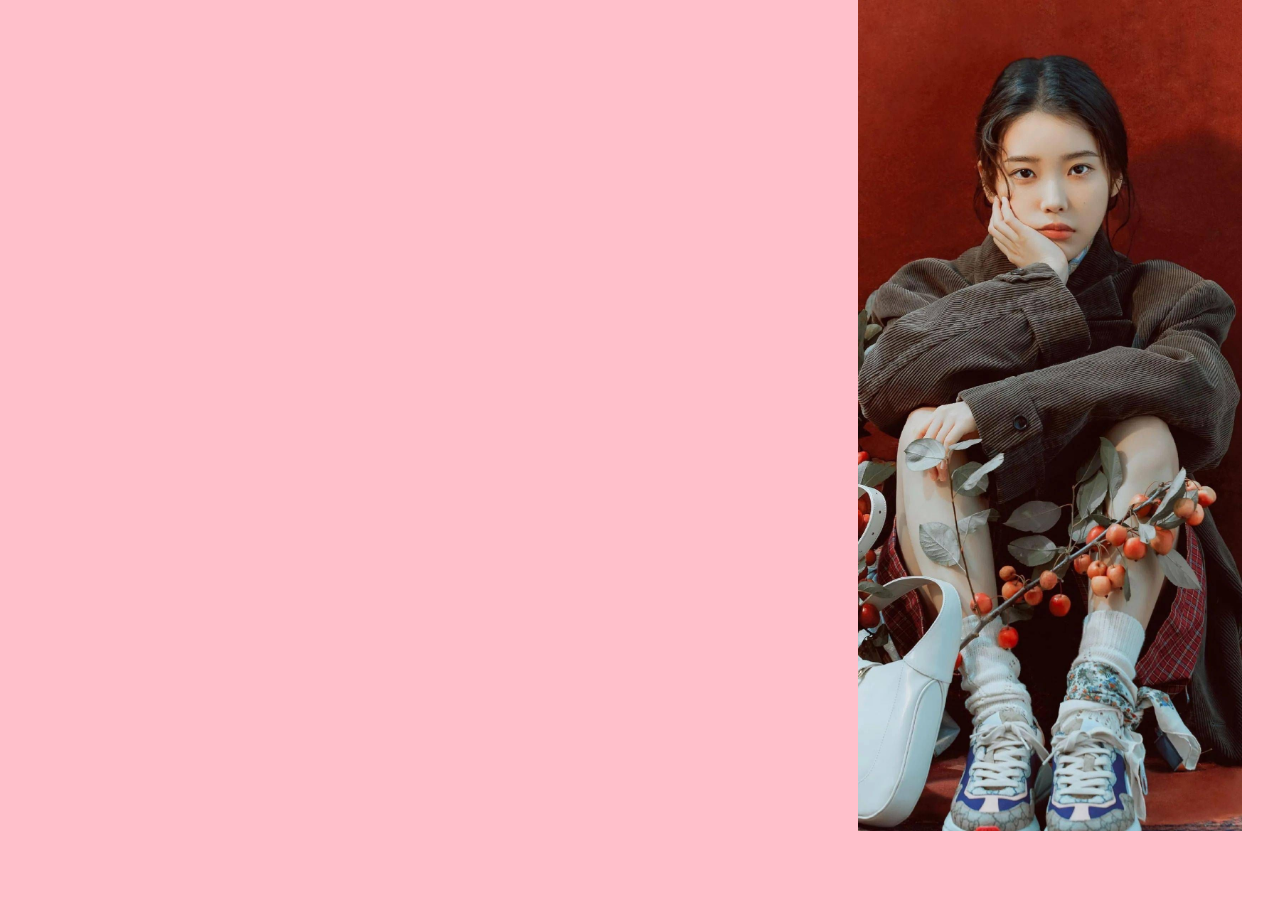
==== website/index.html @ 9579d919 "1" ====
<!DOCTYPE html>
<html>
<head>
	<title>Demo</title>
	<link rel="icon" href="image/芯片_cpu.png">  <!-- 给网页加icon  固定写法 -->
	<link rel="stylesheet" type="text/css" href="css/bk.css">
</head>
<body style="background-color: pink;">
        <img src="image/1.jpg" width="30%" height="100%" id="background">
</body>	
</html>
---- website/css/bk.css ----
*{
	padding:0px;
	margin: 0px;
}
#background{
	margin-right:3vw;
	float: right;
	opacity: 1;
}
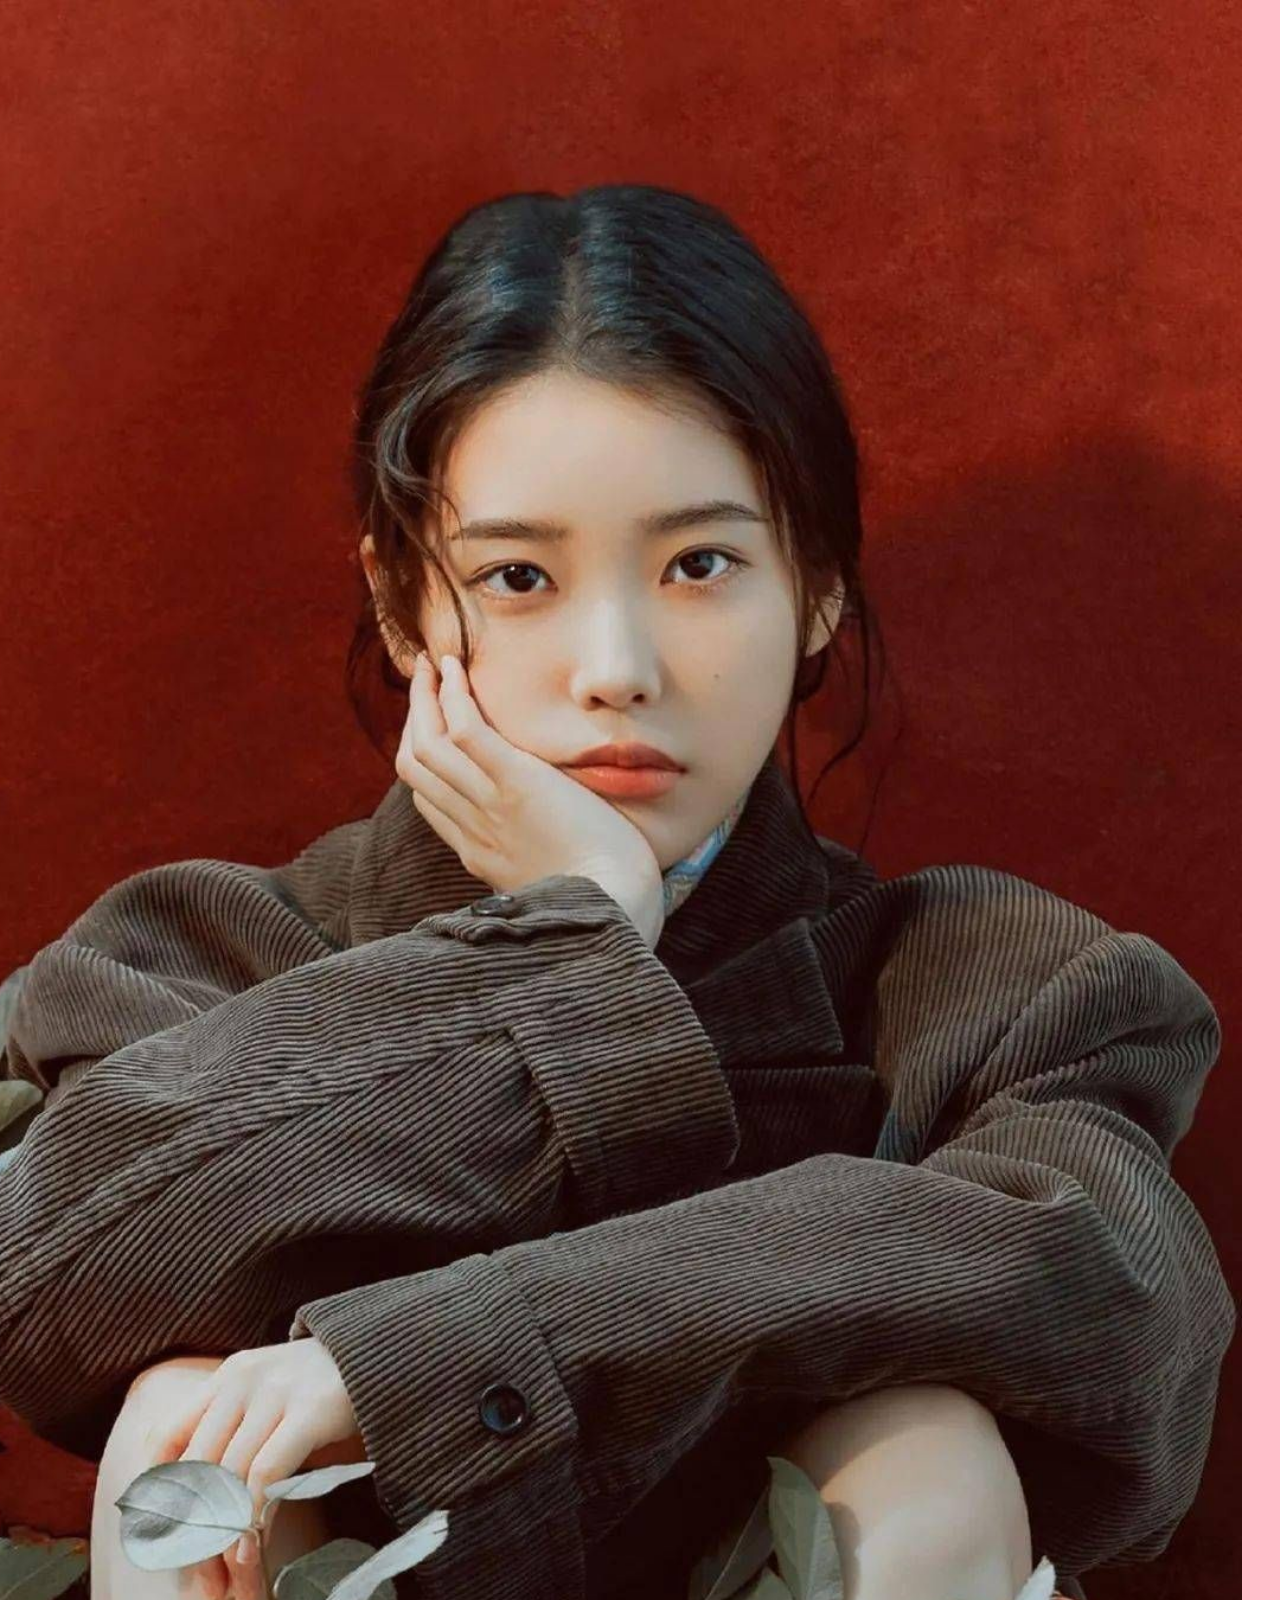
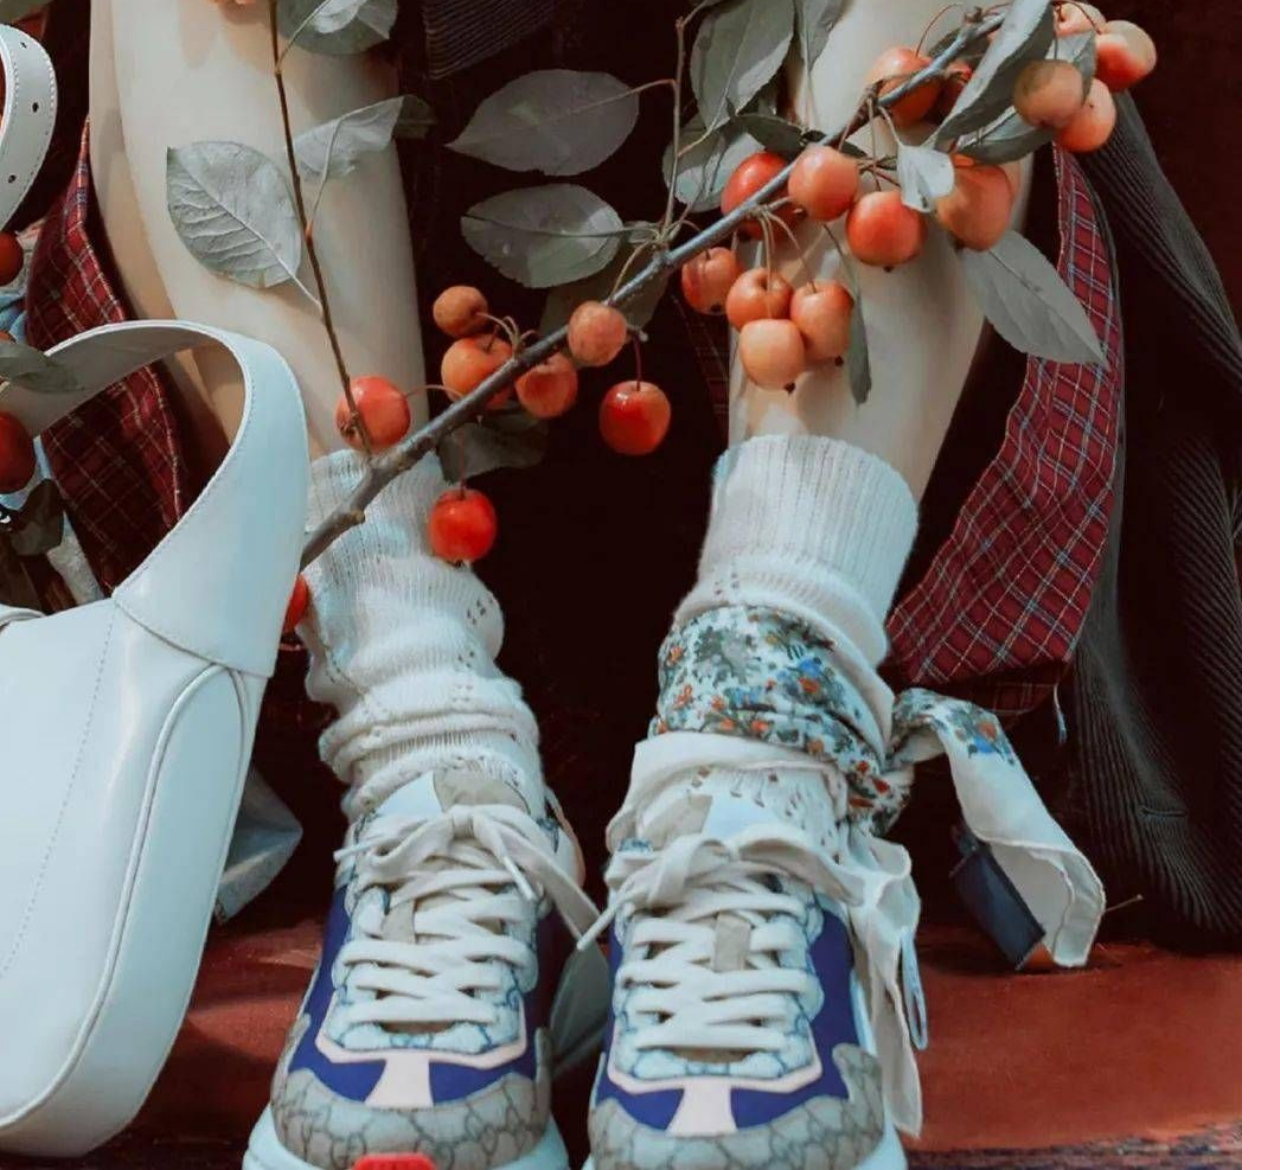
==== commit d8776548: "1" ====
--- a/website/index.html
+++ b/website/index.html
@@ -6,6 +6,6 @@
 	<link rel="stylesheet" type="text/css" href="css/bk.css">
 </head>
 <body style="background-color: pink;">
-        <img src="image/1.jpg" width="30%" height="100%" id="background">
+        <img src="image/1.jpg" width="100%" height="100%" id="background">
 </body>	
 </html>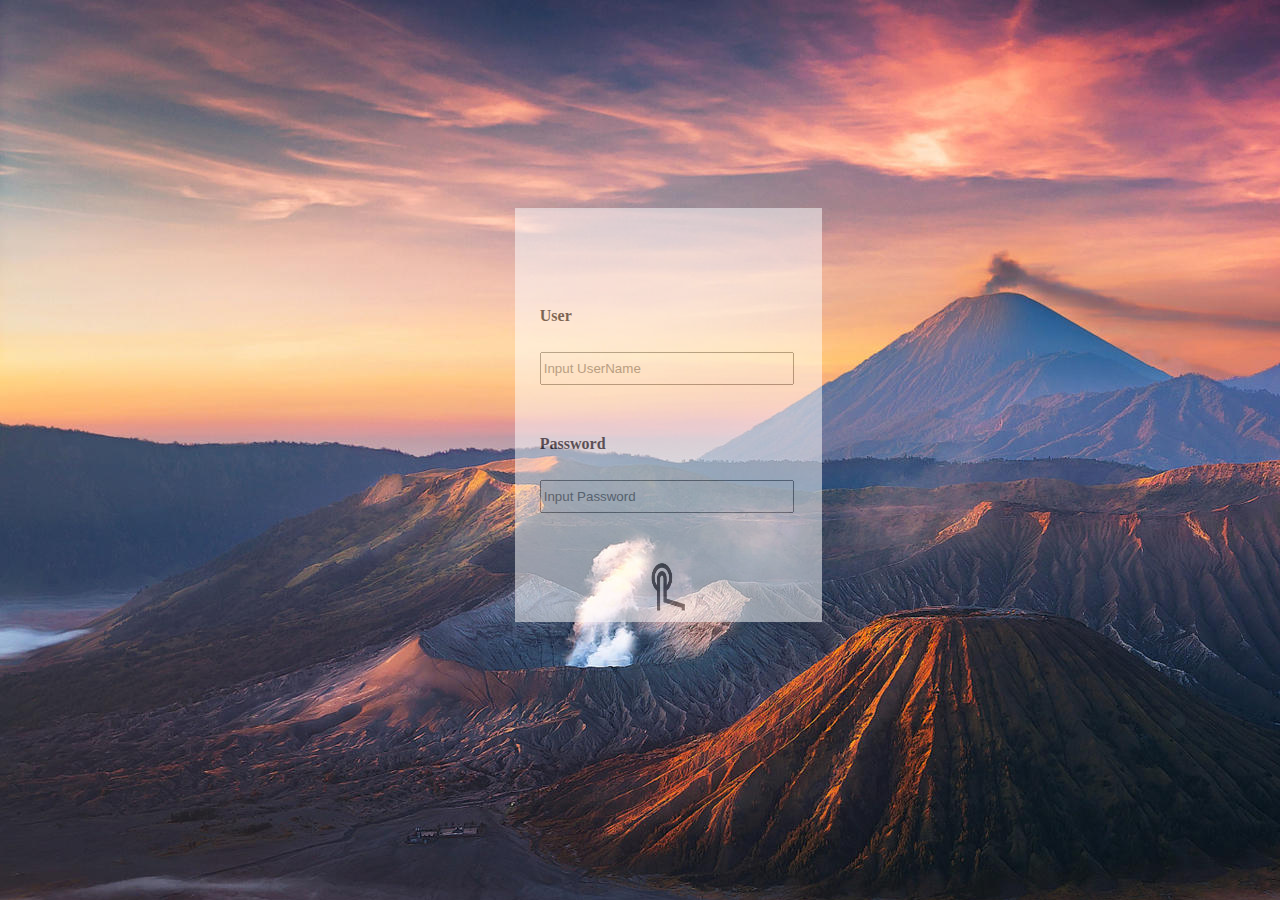
==== commit 43d003df: "1" ====
--- a/website/index.html
+++ b/website/index.html
@@ -3,9 +3,24 @@
 <head>
 	<title>Demo</title>
 	<link rel="icon" href="image/芯片_cpu.png">  <!-- 给网页加icon  固定写法 -->
-	<link rel="stylesheet" type="text/css" href="css/bk.css">
+	<link rel="stylesheet" type="text/css" href="css/login.css">
 </head>
-<body style="background-color: pink;">
-        <img src="image/1.jpg" width="100%" height="100%" id="background">
+<body style="background-color: black; position: relative;top:200px;">
+      
+         <div id="lo">
+          
+         	<p class="type"><b>User</b><br>
+         	 <input type="text" name="name" class="in" placeholder="Input UserName">
+         	 </p>
+         	 <br/>
+         	 
+         	 <p class="type"><b>Password</b>
+         	 <input type="password" class="in" placeholder="Input Password">
+         	 </p>
+         	<div id="submit-box"> <a href="pages/photo.html" id="submit"><img src="image/点击_click-tap-two.png" style="width: 3vw;height: 6vh;"></a> </div>
+         </div>
+        
+         	
+
 </body>	
 </html>--- a/website/css/login.css
+++ b/website/css/login.css
@@ -0,0 +1,43 @@
+#lo{
+	width: 24vw;
+	height: 46vh;
+	position: absolute;
+	top: 30%;
+	left: 30%;
+	background-color: white;
+	opacity: 0.5;
+}
+.type{
+	position: relative;
+	top: 20%;
+	left: 8%;
+	
+}
+.in{
+	width: 80%;
+	height: 3vh;
+	margin-top: 3vh;
+}
+
+body{
+	position: relative;
+	top: 40%;
+	left: 10%;
+	background-image:url('../image/2.jpg');
+	background-repeat: no-repeat;
+}
+
+#submit-box{
+	
+	position: absolute;
+	left: 40%;
+	bottom: 6%;
+	width: 6vw;
+	height: 4vh;
+ 
+}
+#submit-box a{
+	text-decoration: none;
+	margin:15%;
+
+}
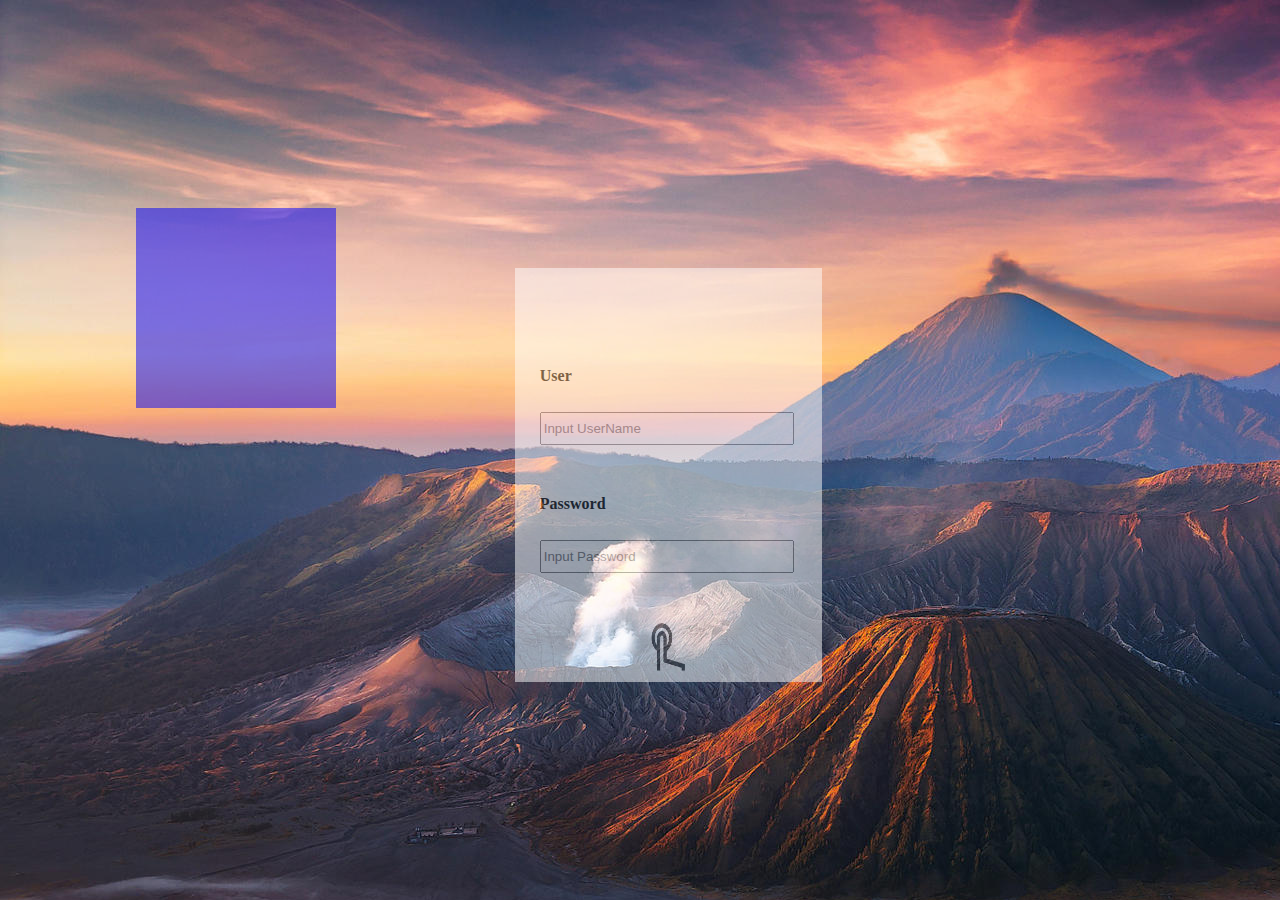
==== commit f5d43412: "d" ====
--- a/website/index.html
+++ b/website/index.html
@@ -4,22 +4,40 @@
 	<title>Demo</title>
 	<link rel="icon" href="image/芯片_cpu.png">  <!-- 给网页加icon  固定写法 -->
 	<link rel="stylesheet" type="text/css" href="css/login.css">
+	<script src="js/index.js"></script>
 </head>
 <body style="background-color: black; position: relative;top:200px;">
       
          <div id="lo">
           
          	<p class="type"><b>User</b><br>
-         	 <input type="text" name="name" class="in" placeholder="Input UserName">
+         	 <input type="text" name="user" class="in" placeholder="Input UserName">
          	 </p>
          	 <br/>
          	 
          	 <p class="type"><b>Password</b>
          	 <input type="password" class="in" placeholder="Input Password">
          	 </p>
-         	<div id="submit-box"> <a href="pages/photo.html" id="submit"><img src="image/点击_click-tap-two.png" style="width: 3vw;height: 6vh;"></a> </div>
+         	<div id="submit-box"> <a href="pages/photo.html" id="submit"><img id="s" src="image/点击_click-tap-two.png" style="width: 3vw;height: 6vh;"></a> </div>   
          </div>
-        
+
+         <div id="test" style="width: 200px;height: 200px;background: blue; opacity: 0.5;position: relative;"></div>
+          <script type="text/javascript">
+             var div=document.querySelector('#test');
+             div.addEventListener('touchstart',function(e){
+                
+                 document.addEventListener('touchmove',function(e){
+                    var finger=e.targetTouches;
+                      div.style.left=finger[0].pageX+'px';
+                        div.style.top=finger[0].pageY+'px';
+                          console.log( finger[0]);
+                       //  console.log( finger[0]);
+                  });
+                 document.addEventListener('touchend',function(){
+                    
+                 });
+             })
+          </script>
          	
 
 </body>	
--- a/website/css/login.css
+++ b/website/css/login.css
@@ -24,7 +24,7 @@
 	top: 40%;
 	left: 10%;
 	background-image:url('../image/2.jpg');
-	background-repeat: no-repeat;
+	
 }
 
 #submit-box{
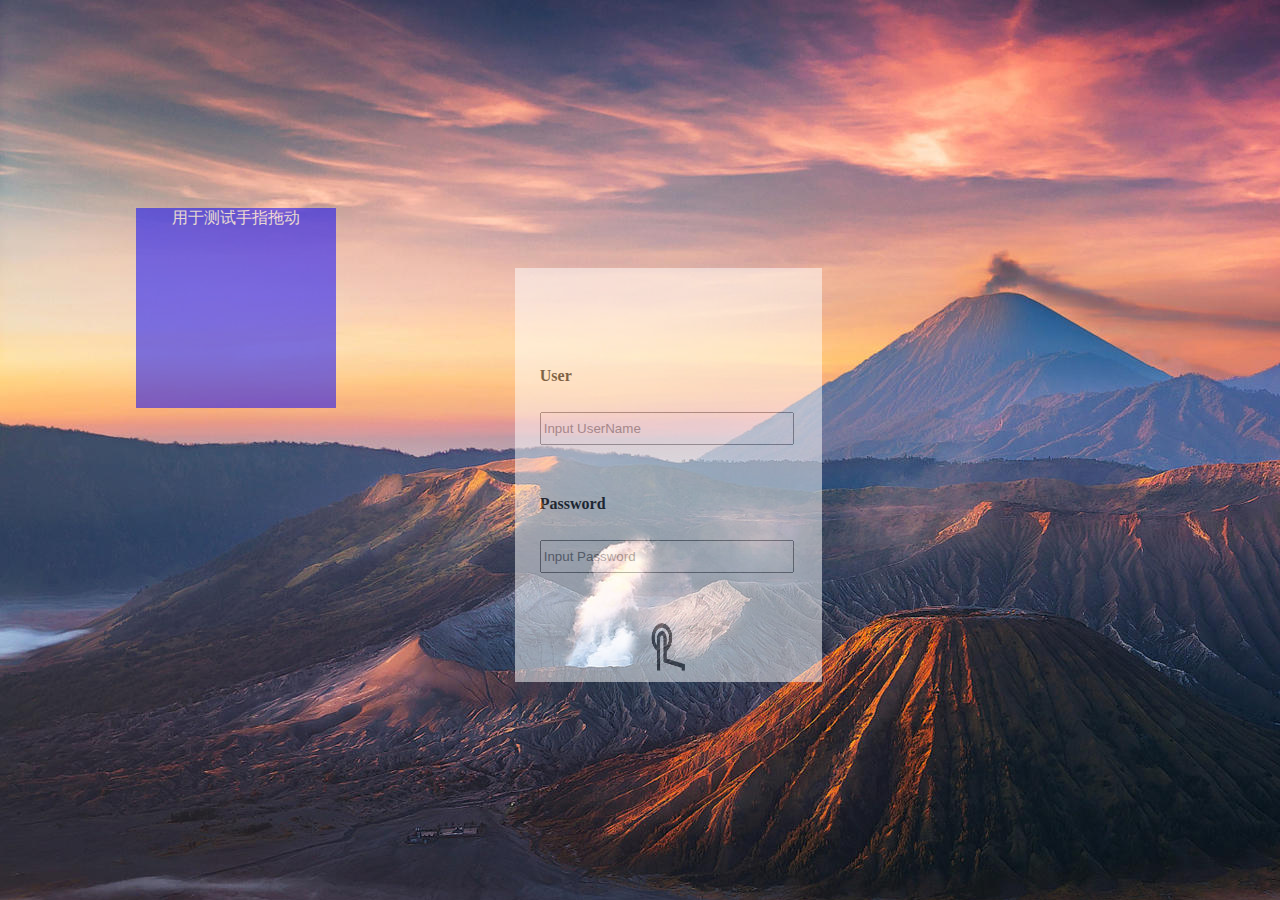
==== commit 34467b83: "1" ====
--- a/website/index.html
+++ b/website/index.html
@@ -21,23 +21,8 @@
          	<div id="submit-box"> <a href="pages/photo.html" id="submit"><img id="s" src="image/点击_click-tap-two.png" style="width: 3vw;height: 6vh;"></a> </div>   
          </div>
 
-         <div id="test" style="width: 200px;height: 200px;background: blue; opacity: 0.5;position: relative;"></div>
-          <script type="text/javascript">
-             var div=document.querySelector('#test');
-             div.addEventListener('touchstart',function(e){
-                
-                 document.addEventListener('touchmove',function(e){
-                    var finger=e.targetTouches;
-                      div.style.left=finger[0].pageX+'px';
-                        div.style.top=finger[0].pageY+'px';
-                          console.log( finger[0]);
-                       //  console.log( finger[0]);
-                  });
-                 document.addEventListener('touchend',function(){
-                    
-                 });
-             })
-          </script>
+         <div id="test">用于测试手指拖动</div>
+         
          	
 
 </body>	
--- a/website/css/login.css
+++ b/website/css/login.css
@@ -41,3 +41,13 @@
 	margin:15%;
 
 }
+
+#test{
+	width: 200px;
+	height: 200px;
+	background-color: blue;
+	opacity: 0.5;
+	position: relative;
+	text-align: center;
+	color: white;
+}
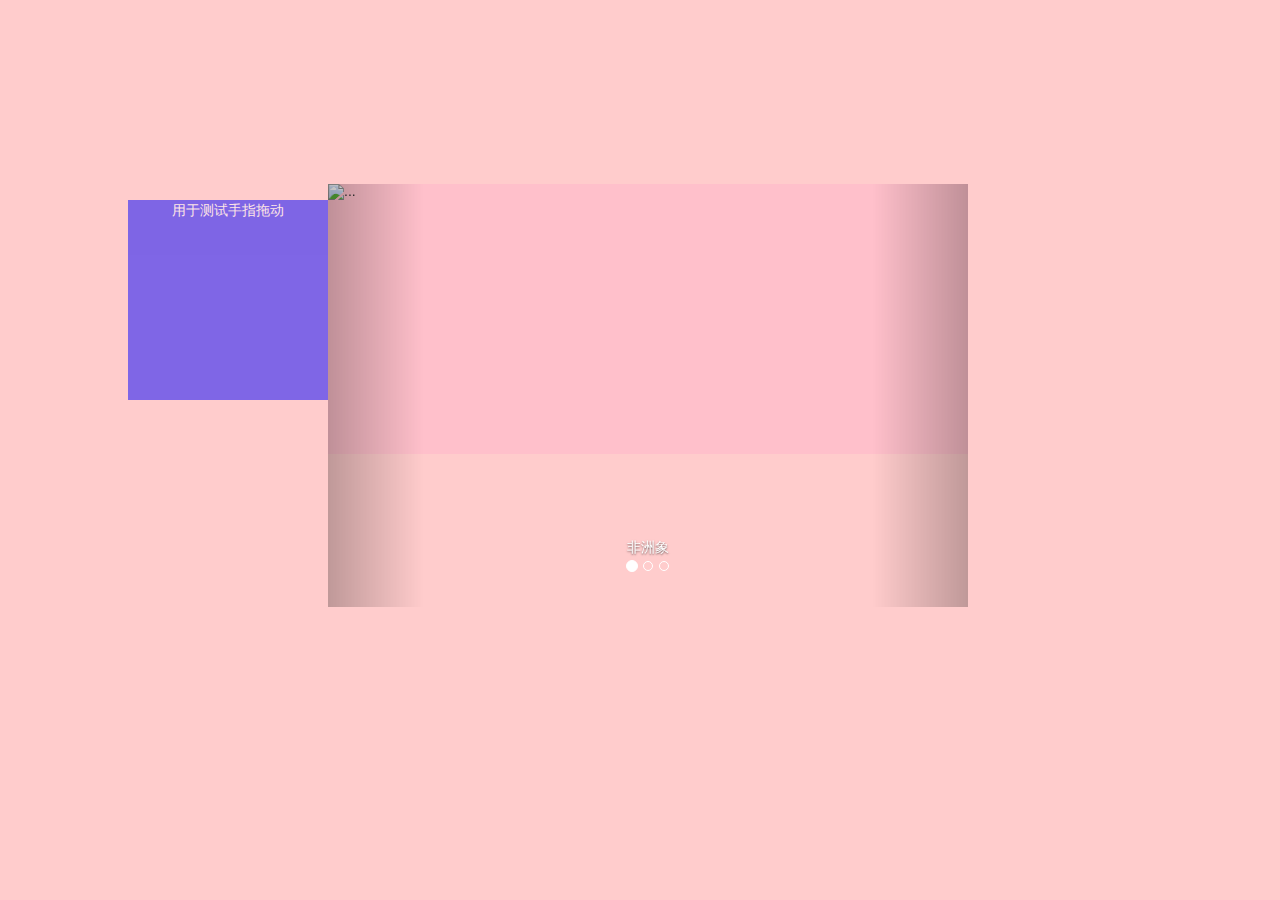
==== commit 47fb7d1a: "1" ====
--- a/website/index.html
+++ b/website/index.html
@@ -4,26 +4,63 @@
 	<title>Demo</title>
 	<link rel="icon" href="image/芯片_cpu.png">  <!-- 给网页加icon  固定写法 -->
 	<link rel="stylesheet" type="text/css" href="css/login.css">
+   <link rel="stylesheet" type="text/css" href="css/bootstrap.min.css">
+   <link rel="stylesheet" type="text/css" href="css/index.css">
+   <script src="js/jquery.min.js"></script>
+   <script src="js/bootstrap.min.js"></script>
 	<script src="js/index.js"></script>
 </head>
-<body style="background-color: black; position: relative;top:200px;">
+<body style="background-color: rgba(255,0,0,0.2); position: relative;top:200px;">
       
-         <div id="lo">
-          
-         	<p class="type"><b>User</b><br>
-         	 <input type="text" name="user" class="in" placeholder="Input UserName">
-         	 </p>
-         	 <br/>
-         	 
-         	 <p class="type"><b>Password</b>
-         	 <input type="password" class="in" placeholder="Input Password">
-         	 </p>
-         	<div id="submit-box"> <a href="pages/photo.html" id="submit"><img id="s" src="image/点击_click-tap-two.png" style="width: 3vw;height: 6vh;"></a> </div>   
-         </div>
-
-         <div id="test">用于测试手指拖动</div>
+      <div id="test">用于测试手指拖动</div>
          
          	
+            <!-- Bootstrap 轮播图-->
+
+               <div id="he">
+            
+            <div id="carousel-example-generic" class="carousel slide" data-ride="carousel">
+             <!-- Indicators -->
+            <ol class="carousel-indicators">
+             <li data-target="#carousel-example-generic" data-slide-to="0" class="active"></li>
+            <li data-target="#carousel-example-generic" data-slide-to="1"></li>
+            <li data-target="#carousel-example-generic" data-slide-to="2"></li>
+          </ol>
+
+          <!-- Wrapper for slides -->
+         <div class="carousel-inner" role="listbox">
+            <div class="item active">
+             <img src="https://cdn.pixabay.com/photo/2022/11/29/17/40/african-elephants-7624960__340.jpg" alt="...">
+               <div class="carousel-caption">
+                非洲象
+               </div>
+             </div>
+            <div class="item">
+             <img src="https://cdn.pixabay.com/photo/2022/12/30/11/09/cat-7686662__340.jpg" alt="...">
+               <div class="carousel-caption">
+               南美猫
+               </div>
+             </div>
+             <div class="item">
+               <img src="https://cdn.pixabay.com/photo/2022/11/22/13/21/otter-7609666__340.jpg" alt="...">
+               <div class="carousel-caption">
+                河狸
+               </div>
+            </div>
+   
+            </div>
+
+           <!-- Controls -->
+           <a class="left carousel-control" href="#carousel-example-generic" role="button" data-slide="prev">
+             <span class="glyphicon glyphicon-chevron-left" aria-hidden="true"></span>
+             <span class="sr-only">Previous</span>
+           </a>
+           <a class="right carousel-control" href="#carousel-example-generic" role="button" data-slide="next">
+             <span class="glyphicon glyphicon-chevron-right" aria-hidden="true"></span>
+             <span class="sr-only">Next</span>
+           </a>
+         </div>
+         </div>   
 
 </body>	
 </html>--- a/website/css/login.css
+++ b/website/css/login.css
@@ -23,7 +23,6 @@
 	position: relative;
 	top: 40%;
 	left: 10%;
-	background-image:url('../image/2.jpg');
 	
 }
 
@@ -51,3 +50,12 @@
 	text-align: center;
 	color: white;
 }
+
+	#he{
+			width: 50%;
+			height: 30vh;
+			background-color: pink;
+			margin-left: 200px;
+			margin-top: -24vh;
+
+		}--- a/website/css/index.css
+++ b/website/css/index.css
@@ -0,0 +1,4 @@
+.carousel,.carousel img{
+	 height: 47vh!important;
+	 width: 100%!important;
+}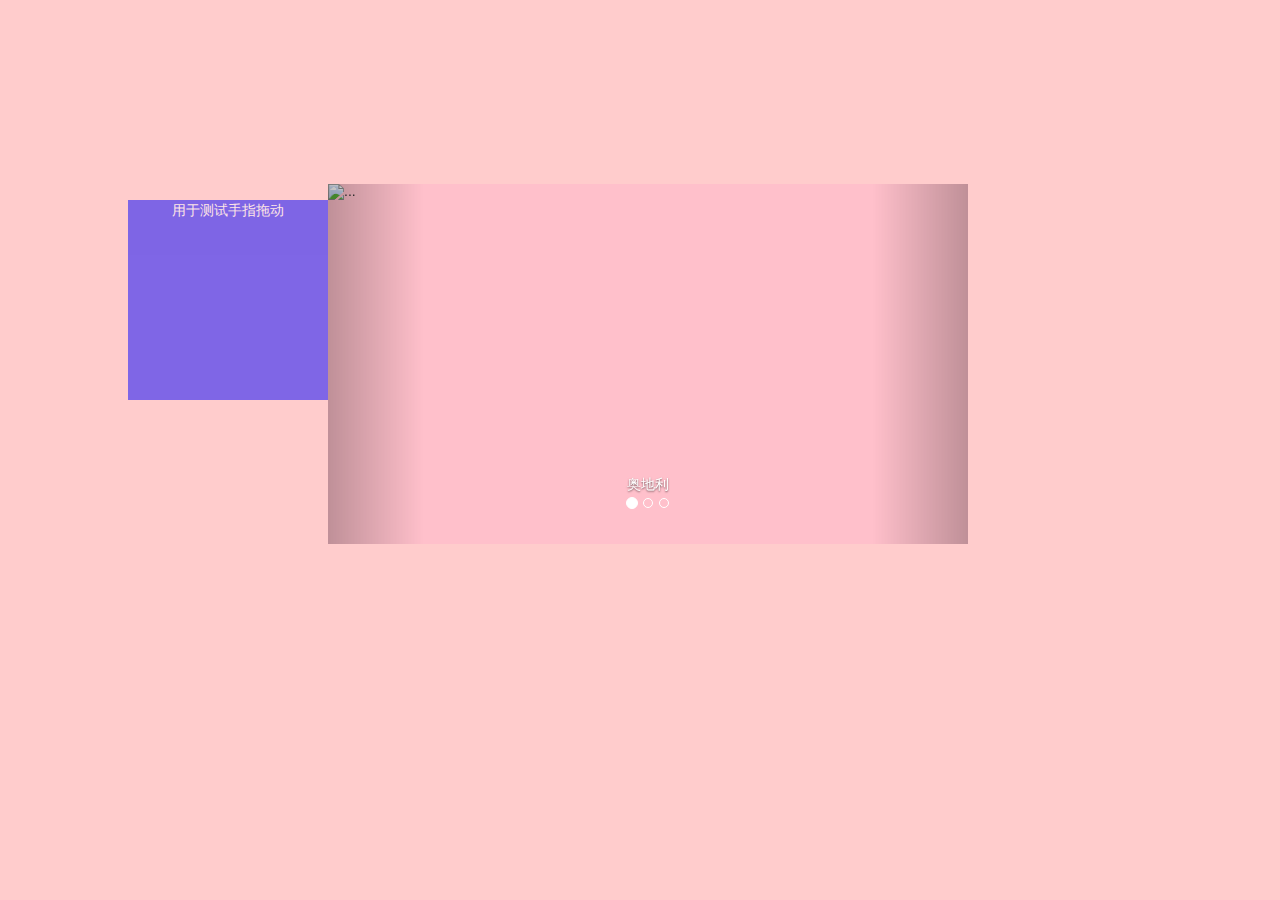
==== commit 3c2ffc66: "11" ====
--- a/website/index.html
+++ b/website/index.html
@@ -30,22 +30,22 @@
           <!-- Wrapper for slides -->
          <div class="carousel-inner" role="listbox">
             <div class="item active">
-             <img src="https://cdn.pixabay.com/photo/2022/11/29/17/40/african-elephants-7624960__340.jpg" alt="...">
+             <img src="https://desk-fd.zol-img.com.cn/t_s960x600c5/g5/M00/01/04/ChMkJl3u9ZiIdFG1ABadC3eaahMAAvqZAGG-JIAFp0j147.jpg" alt="...">
                <div class="carousel-caption">
-                非洲象
+                 奥地利
                </div>
              </div>
             <div class="item">
-             <img src="https://cdn.pixabay.com/photo/2022/12/30/11/09/cat-7686662__340.jpg" alt="...">
+             <img src="https://desk-fd.zol-img.com.cn/t_s960x600c5/g5/M00/01/04/ChMkJ13u9YiIWOVBABYy6vGDMPUAAvqYgK-KDEAFjMC563.jpg" alt="...">
                <div class="carousel-caption">
-               南美猫
+                 新西兰
                </div>
              </div>
              <div class="item">
-               <img src="https://cdn.pixabay.com/photo/2022/11/22/13/21/otter-7609666__340.jpg" alt="...">
+               <img src="https://desk-fd.zol-img.com.cn/t_s960x600c5/g5/M00/01/04/ChMkJ13u9Z-IJZLmAAvY1cAYHCsAAvqZAOLqocAC9jt202.jpg" alt="...">
                <div class="carousel-caption">
-                河狸
-               </div>
+                阿拉斯加            
+                   </div>
             </div>
    
             </div>
--- a/website/css/login.css
+++ b/website/css/login.css
@@ -53,9 +53,9 @@
 
 	#he{
 			width: 50%;
-			height: 30vh;
+			height: auto;
 			background-color: pink;
 			margin-left: 200px;
 			margin-top: -24vh;
-
+			position: fixed;
 		}--- a/website/css/index.css
+++ b/website/css/index.css
@@ -1,4 +1,4 @@
 .carousel,.carousel img{
-	 height: 47vh!important;
+	 height: 40vh!important;
 	 width: 100%!important;
 }